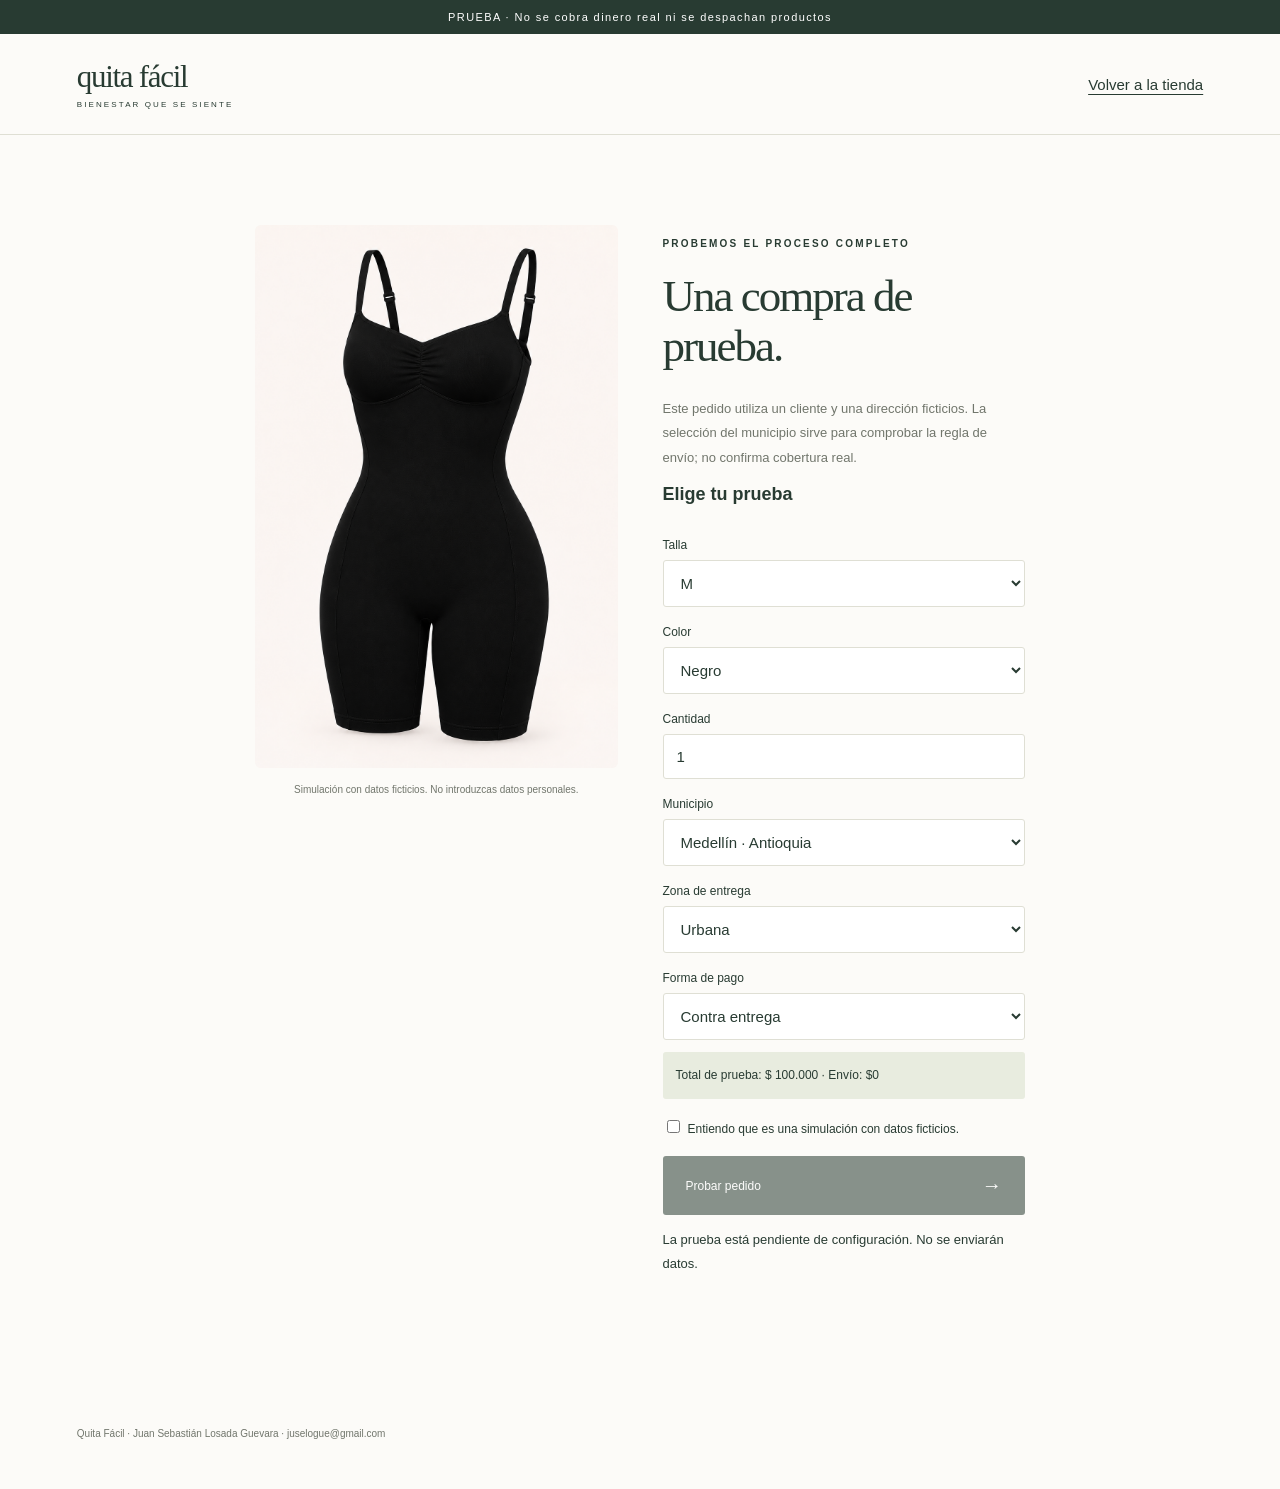
==== checkout-prueba.html @ ddd49812 "Prepare isolated checkout tests and approved urban destinations" ====
<!doctype html>
<html lang="es-CO">
<head>
  <meta charset="utf-8"><meta name="viewport" content="width=device-width,initial-scale=1">
  <meta name="robots" content="noindex"><meta name="referrer" content="no-referrer">
  <title>Compra de prueba | Quita Fácil</title>
  <link rel="stylesheet" href="styles.css">
  <style>
    .test-layout{display:grid;grid-template-columns:1fr 1fr;gap:45px;max-width:1000px;margin:auto}.test-image{width:100%;height:auto;border-radius:6px}.test-card label{display:block;font-size:12px;margin:18px 0 8px}.test-card input[type=checkbox]{width:auto;min-height:0;margin-right:8px}.test-card .button{margin-top:20px}.test-card .muted{margin-top:8px}button:disabled{opacity:.55;cursor:not-allowed}.test-status{font-size:13px;line-height:1.8;overflow-wrap:anywhere}.test-card fieldset{margin:0;padding:0;border:0}.test-card legend{font-size:18px;padding:0;margin-bottom:15px}@media(max-width:760px){.test-layout{grid-template-columns:1fr;gap:25px}.test-image{max-height:350px;object-fit:contain}}
  </style>
  <script src="checkout-prueba.js" type="module"></script>
</head>
<body>
  <div class="announcement">PRUEBA · No se cobra dinero real ni se despachan productos</div>
  <header><a class="brand" href="./">quita fácil<span>BIENESTAR QUE SE SIENTE</span></a><a href="./" class="inline-link">Volver a la tienda</a></header>
  <main class="section test-layout">
    <div><img class="test-image" id="test-image" src="assets/body-negro.png" alt="Body negro, imagen recreada" width="1024" height="1536"><p class="micro">Simulación con datos ficticios. No introduzcas datos personales.</p></div>
    <section class="test-card">
      <p class="eyebrow">PROBEMOS EL PROCESO COMPLETO</p><h2>Una compra de prueba.</h2>
      <p class="muted">Este pedido utiliza un cliente y una dirección ficticios. La selección del municipio sirve para comprobar la regla de envío; no confirma cobertura real.</p>
      <form id="test-checkout">
        <fieldset><legend>Elige tu prueba</legend>
          <label for="test-size">Talla</label><select id="test-size" required><option>S</option><option selected>M</option><option>L</option><option>XL</option><option>2XL</option><option>3XL</option></select>
          <label for="test-color">Color</label><select id="test-color" required><option>Negro</option><option>Beige</option></select>
          <label for="test-quantity">Cantidad</label><input id="test-quantity" type="number" min="1" max="10" step="1" value="1" required>
          <label for="test-destination">Municipio</label><select id="test-destination" required></select>
          <label for="test-zone">Zona de entrega</label><select id="test-zone" required><option value="urban">Urbana</option><option value="rural">Rural / vereda (requiere cotización)</option></select>
          <label for="test-payment">Forma de pago</label><select id="test-payment" required><option value="cod">Contra entrega</option><option value="advance">Anticipado con Wompi</option></select>
          <p id="test-total" class="discount-note" aria-live="polite"></p>
          <label><input type="checkbox" id="test-consent" required>Entiendo que es una simulación con datos ficticios.</label>
          <div id="test-captcha"></div>
          <button class="button dark full" type="submit" id="test-submit" disabled>Probar pedido <span>→</span></button>
        </fieldset>
      </form>
      <p id="test-status" class="test-status" role="status" aria-live="polite">La prueba está pendiente de configuración. No se enviarán datos.</p>
      <a id="test-payment-link" class="button dark full" hidden rel="noreferrer">Continuar al pago de prueba →</a>
    </section>
  </main>
  <footer><p>Quita Fácil · Juan Sebastián Losada Guevara · <a href="mailto:juselogue@gmail.com">juselogue@gmail.com</a></p></footer>
</body>
</html>
---- styles.css ----
:root{--paper:#fcfbf8;--ink:#283b32;--muted:#71766c;--line:#dfdfd4;--sage:#e8ecdf;--cream:#f0e8dd}*{box-sizing:border-box}html{scroll-behavior:smooth;scroll-padding-top:100px}body{margin:0;background:var(--paper);color:var(--ink);font:15px 'DM Sans',Arial,sans-serif}button,input,select,textarea{font:inherit}button,a,input,select,textarea{-webkit-tap-highlight-color:transparent}button,a{touch-action:manipulation}a{color:inherit;text-decoration:none}button{cursor:pointer}a:focus-visible,button:focus-visible,input:focus-visible,select:focus-visible,textarea:focus-visible,summary:focus-visible{outline:3px solid #a27c52;outline-offset:4px}.announcement{background:var(--ink);color:#fff;text-align:center;padding:11px;font-size:11px;letter-spacing:1.4px}header{display:flex;align-items:center;justify-content:space-between;padding:25px 6%;border-bottom:1px solid var(--line);gap:20px}.brand{font-family:'Playfair Display',Georgia,serif;font-size:31px;font-weight:500;letter-spacing:-1.3px}.brand span{display:block;font:8px 'DM Sans',Arial,sans-serif;letter-spacing:2.1px;margin-top:5px}nav{display:flex;gap:32px;font-size:12px}nav a:hover{border-bottom:1px solid}.bag{border:0;background:none;font-size:12px;color:var(--ink)}.bag span{display:inline-grid;place-items:center;background:var(--sage);width:23px;height:23px;border-radius:50%;margin-left:8px}.hero{display:grid;grid-template-columns:1fr 1fr;min-height:650px}.hero-copy{padding:85px 10% 45px 12%}.eyebrow{font-size:10px;letter-spacing:2.2px;font-weight:600;line-height:1.8}.eyebrow>span{display:inline-block;background:#758068;width:6px;height:6px;border-radius:50%;margin-right:8px}h1,h2,.purchase-card>h3{font-family:'Playfair Display',Georgia,serif;font-weight:400;letter-spacing:-2px;line-height:1.12}h1{font-size:clamp(52px,5.6vw,83px);margin:28px 0}h1 em{color:#7c836c;font-weight:400}h2{font-size:45px;margin:18px 0 25px}.intro{line-height:1.9;max-width:350px;color:var(--muted);font-size:14px;margin-bottom:32px}.button{display:flex;align-items:center;justify-content:space-between;gap:24px;padding:18px 23px;border:0;border-radius:3px;font-size:12px;font-weight:500;min-height:52px;width:fit-content}.dark{background:var(--ink);color:white}.dark:hover{background:#405344}.button span{font-size:20px}.full{width:100%}.hero-notes{display:flex;gap:24px;margin-top:63px;font-size:9px;color:var(--muted)}.hero-visual{position:relative;background:radial-gradient(ellipse at center,#f6ede2,#e8ddd0);display:flex;align-items:center;justify-content:center;overflow:hidden;min-height:600px}.hero-visual>img{width:83%;max-height:615px}.visual-label{position:absolute;top:36px;left:35px;font-size:9px;letter-spacing:2px}.visual-bottom{position:absolute;bottom:58px;left:35px;right:35px;font-family:Georgia,serif;font-size:22px}.visual-bottom span{float:right;font:11px Arial,sans-serif;margin-top:7px}.hero-visual>small{position:absolute;bottom:25px;left:35px;color:#756b60;font-size:10px}.values{display:grid;grid-template-columns:repeat(3,1fr);padding:28px 6%;border-block:1px solid var(--line)}.values p{font-size:12px;margin:4px 0;position:relative;padding-left:42px}.values b{position:absolute;left:0;top:5px;font-size:26px;font-weight:400}.values span{display:block;color:var(--muted);font-size:10px;margin-top:7px}.section{padding:90px 9%}.product{display:grid;grid-template-columns:1.1fr 1fr;gap:12%}.muted{font-size:13px;color:var(--muted);line-height:1.9}.product>.muted,.product>div>.muted{max-width:360px}.detail-box{display:flex;gap:20px;border-top:1px solid var(--line);padding-top:25px;margin-top:30px}.detail-box>span{font-family:Georgia,serif;color:#959b84;font-size:23px}.detail-box h3{font-size:13px;margin:3px 0 10px}.detail-box p{font-size:12px;color:var(--muted);line-height:1.8;margin:0;max-width:330px}.purchase-card{border:1px solid var(--line);padding:32px;background:#fff;border-radius:5px}.card-top{display:flex;align-items:center;justify-content:space-between;font-size:9px;letter-spacing:1px;gap:8px}.pill{padding:6px 10px;background:var(--sage);border-radius:20px;font-size:9px;letter-spacing:0}.purchase-card>h3{font-size:34px;margin:25px 0}.price{font-size:20px}.purchase-card>label{display:block;font-size:11px;margin:18px 0 8px}select,input,textarea{width:100%;padding:13px;border:1px solid var(--line);border-radius:3px;background:#fff;color:var(--ink);min-height:45px}select:disabled{color:#777;background:#f6f6f2}.quantity-row{display:flex;align-items:center;justify-content:space-between;margin:22px 0;font-size:12px}.stepper{display:flex;align-items:center;border:1px solid var(--line);border-radius:3px}.stepper button{padding:9px 14px;background:none;border:0;color:var(--ink)}.stepper output{padding:0 12px}.micro{font-size:10px;color:var(--muted);line-height:1.7;text-align:center}.payment-brands{display:flex;gap:15px;align-items:center;justify-content:center;flex-wrap:wrap;border-top:1px solid var(--line);padding-top:20px;margin-top:20px;font-size:12px;font-weight:bold}.payment-brands small{flex-basis:100%;text-align:center;color:var(--muted);font-size:9px;font-weight:400}.steps-section{background:var(--sage);padding:70px 9%}.section-heading{text-align:center}.steps{display:grid;grid-template-columns:repeat(3,1fr);gap:60px;margin-top:45px}.steps article>span{font-family:Georgia,serif;font-style:italic;color:#8b967b;font-size:32px}.steps h3{font-size:15px;font-weight:500}.steps p{font-size:12px;color:#68705e;line-height:1.9}.faq{display:grid;grid-template-columns:1fr 1.2fr;gap:80px}details{border-bottom:1px solid var(--line);padding:20px 0}summary{list-style:none;cursor:pointer;font-size:13px;display:flex;justify-content:space-between;gap:20px}summary::-webkit-details-marker{display:none}summary:after{content:'+';font-size:18px}details[open] summary:after{content:'−'}details p{font-size:12px;color:var(--muted);line-height:1.9;padding-right:20px}.closing{text-align:center;background:var(--cream);padding:65px 20px}.closing h2{font-size:38px}.closing>a{font-size:12px;border-bottom:1px solid;padding-bottom:7px}footer{padding:40px 6%;display:flex;align-items:center;justify-content:space-between;gap:30px}footer p,footer>span{font-size:10px;color:var(--muted)}dialog{border:0;border-radius:8px;padding:32px;width:min(1000px,95vw);max-height:92dvh;background:var(--paper);color:var(--ink)}dialog::backdrop{background:#1e2b24a6;backdrop-filter:blur(4px)}body:has(dialog[open]){overflow:hidden}.dialog-head{display:flex;align-items:center;justify-content:space-between}.dialog-head button{border:0;background:var(--sage);border-radius:50%;height:34px;width:34px}dialog h2{font-size:35px;margin-bottom:12px}.checkout-layout{display:grid;grid-template-columns:1fr 250px;gap:30px;margin-top:25px}fieldset{padding:20px 0;border:0;border-top:1px solid var(--line);margin:0 0 15px}legend{font-size:13px;font-weight:600;padding-right:15px}.form-grid{display:grid;grid-template-columns:1fr 1fr;gap:17px}.form-grid label{font-size:11px;line-height:1.7}.form-grid label>span{font-weight:400;color:var(--muted);font-size:10px}.form-grid input,.form-grid select,.form-grid textarea{display:block;margin-top:6px;font-size:13px}.wide{grid-column:1/-1}.order-summary{padding:20px;background:#f0ede6;border-radius:5px;height:fit-content;position:sticky;top:0;font-size:12px}.order-summary>img{width:100%;height:180px;object-fit:contain}.order-summary>div{display:flex;justify-content:space-between;padding:14px 0;border-bottom:1px solid var(--line);gap:10px;font-size:11px}.total{font-size:13px!important}.payment-options{display:grid;grid-template-columns:1fr 1fr;gap:10px}.payment-options label{border:1px solid var(--line);padding:13px;font-size:12px}.payment-options input{width:auto;min-height:0;accent-color:var(--ink)}.payment-options span{display:block;font-size:10px;color:var(--muted);margin:7px 0 0 22px}.privacy-note{font-size:11px;color:var(--muted);line-height:1.8}#review{max-width:650px;margin:30px auto}#review p{font-size:13px}#review-data{display:grid;grid-template-columns:140px 1fr;gap:12px;font-size:12px;overflow-wrap:anywhere}#review-data dt{font-weight:bold}#review-data dd{margin:0;white-space:pre-wrap}.notice{padding:20px;background:var(--sage);font-size:12px;line-height:1.7;margin:25px 0}[hidden]{display:none!important}@media(min-width:1450px){main,header,footer{max-width:1600px;margin:auto}}@media(max-width:760px){header{padding:20px 6%}.brand{font-size:27px}nav{display:none}.hero{grid-template-columns:1fr}.hero-copy{padding:45px 7% 35px}h1{font-size:62px}.hero-notes{margin-top:35px;gap:15px}.hero-visual{min-height:420px}.hero-visual>img{height:430px}.visual-label{top:25px;left:25px}.visual-bottom{font-size:20px;left:25px;right:25px;bottom:47px}.visual-bottom span{font-size:10px}.hero-visual>small{left:25px;bottom:20px}.values{padding:20px 6%;gap:16px}.values p{padding:0;font-size:10px;line-height:1.5}.values b{display:block;position:static;font-size:23px;margin-bottom:8px}.values span{font-size:9px}.section{padding:55px 7%}.product{grid-template-columns:1fr;gap:35px}h2{font-size:37px}.purchase-card{padding:24px}.steps-section{padding:50px 7%}.steps{grid-template-columns:1fr;gap:18px;margin-top:30px}.steps article{display:grid;grid-template-columns:45px 1fr;column-gap:15px}.steps article>span{grid-row:1/3}.steps h3{margin-top:4px;margin-bottom:0}.steps p{grid-column:2;margin-top:8px}.faq{grid-template-columns:1fr;gap:15px}.closing h2{font-size:31px}footer{flex-wrap:wrap;padding:35px 7%}footer p{flex-basis:100%;order:3;margin:0}.checkout-layout{grid-template-columns:1fr}.order-summary{position:static;grid-row:1}.order-summary>img{display:none}.order-summary>div{padding:8px 0}.order-summary h3{margin:10px 0}dialog{padding:22px}.form-grid{grid-template-columns:1fr}.wide{grid-column:auto}#review-data{grid-template-columns:100px 1fr}.closing{padding:50px 7%}}@media(prefers-reduced-motion:reduce){html{scroll-behavior:auto}}
.price small{font-size:11px;font-weight:400;color:var(--muted)}.discount-note{background:var(--sage);padding:13px;font-size:12px;line-height:1.8;border-radius:3px}.media-section{border-top:1px solid var(--line);padding-top:55px}.media-grid{display:grid;grid-template-columns:repeat(3,1fr);gap:22px;margin-top:30px}.media-placeholder{margin:0;min-height:250px;background:#efeae2;border:1px dashed #c5c8b8;border-radius:4px;padding:24px;display:flex;flex-direction:column;justify-content:space-between;color:#67715e}.media-placeholder>span{font-size:9px;letter-spacing:1.5px}.media-placeholder>div{text-align:center;font-size:42px;opacity:.6}.media-placeholder figcaption{font-size:11px;text-align:center}.video-placeholder{background:var(--sage)}#gateway-section{margin-top:20px}#gateway-section>label{display:block;font-size:12px;margin-bottom:8px}#review-pricing{padding:15px;background:var(--cream);line-height:1.8}@media(max-width:760px){.media-grid{grid-template-columns:1fr}.media-placeholder{min-height:220px}}

.hero-visual>img{width:100%;height:100%;max-height:680px;object-fit:contain}.hero-visual{background:#faf7f3}.product-photo{margin:0;overflow:hidden;border:1px solid var(--line);border-radius:5px;background:#faf7f3}.product-photo img{display:block;width:100%;height:auto;aspect-ratio:2/3;object-fit:contain}.product-photo figcaption{text-align:center;padding:17px;font-size:13px;border-top:1px solid var(--line)}@media(max-width:760px){.hero-visual>img{height:520px;max-height:none}}

.media-grid{grid-template-columns:repeat(2,minmax(0,1fr));max-width:850px;margin-inline:auto}.video-section{display:grid;grid-template-columns:1fr 1fr;align-items:center;gap:60px;background:var(--cream)}.video-section video{display:block;width:100%;max-width:380px;max-height:680px;margin:auto;border-radius:6px;background:#1d221e}@media(max-width:760px){.video-section{grid-template-columns:1fr;gap:25px}.media-grid{gap:12px}.product-photo figcaption{padding:12px}}

.inline-link,.size-guide-link{text-decoration:underline;text-underline-offset:4px}.size-guide-link{display:block;font-size:12px;margin-top:22px}.customer-info{display:grid;grid-template-columns:1fr 1.2fr;gap:65px;border-top:1px solid var(--line)}.size-table-wrap{overflow-x:auto}.size-table{width:100%;border-collapse:collapse;background:#fff;font-size:13px}.size-table caption{text-align:left;padding:0 0 15px;font-size:12px;color:var(--muted)}.size-table th,.size-table td{padding:16px 12px;border:1px solid var(--line);text-align:center}.size-table thead{background:var(--ink);color:white}.size-table tbody tr:nth-child(odd){background:var(--cream)}.warranty-section{background:var(--sage)}.warranty-grid{display:grid;grid-template-columns:repeat(3,1fr);gap:30px;margin-top:30px}.warranty-grid article{border-top:1px solid #bcc5b0;padding-top:20px}.warranty-grid article>span{font-family:Georgia,serif;font-size:25px;color:#7c836c}.warranty-grid h3{font-size:15px;font-weight:500}.warranty-grid p{font-size:13px;line-height:1.8;color:var(--muted)}@media(max-width:760px){.customer-info{grid-template-columns:1fr;gap:25px}.warranty-grid{grid-template-columns:1fr;gap:20px}.size-table th,.size-table td{padding:14px 8px}}
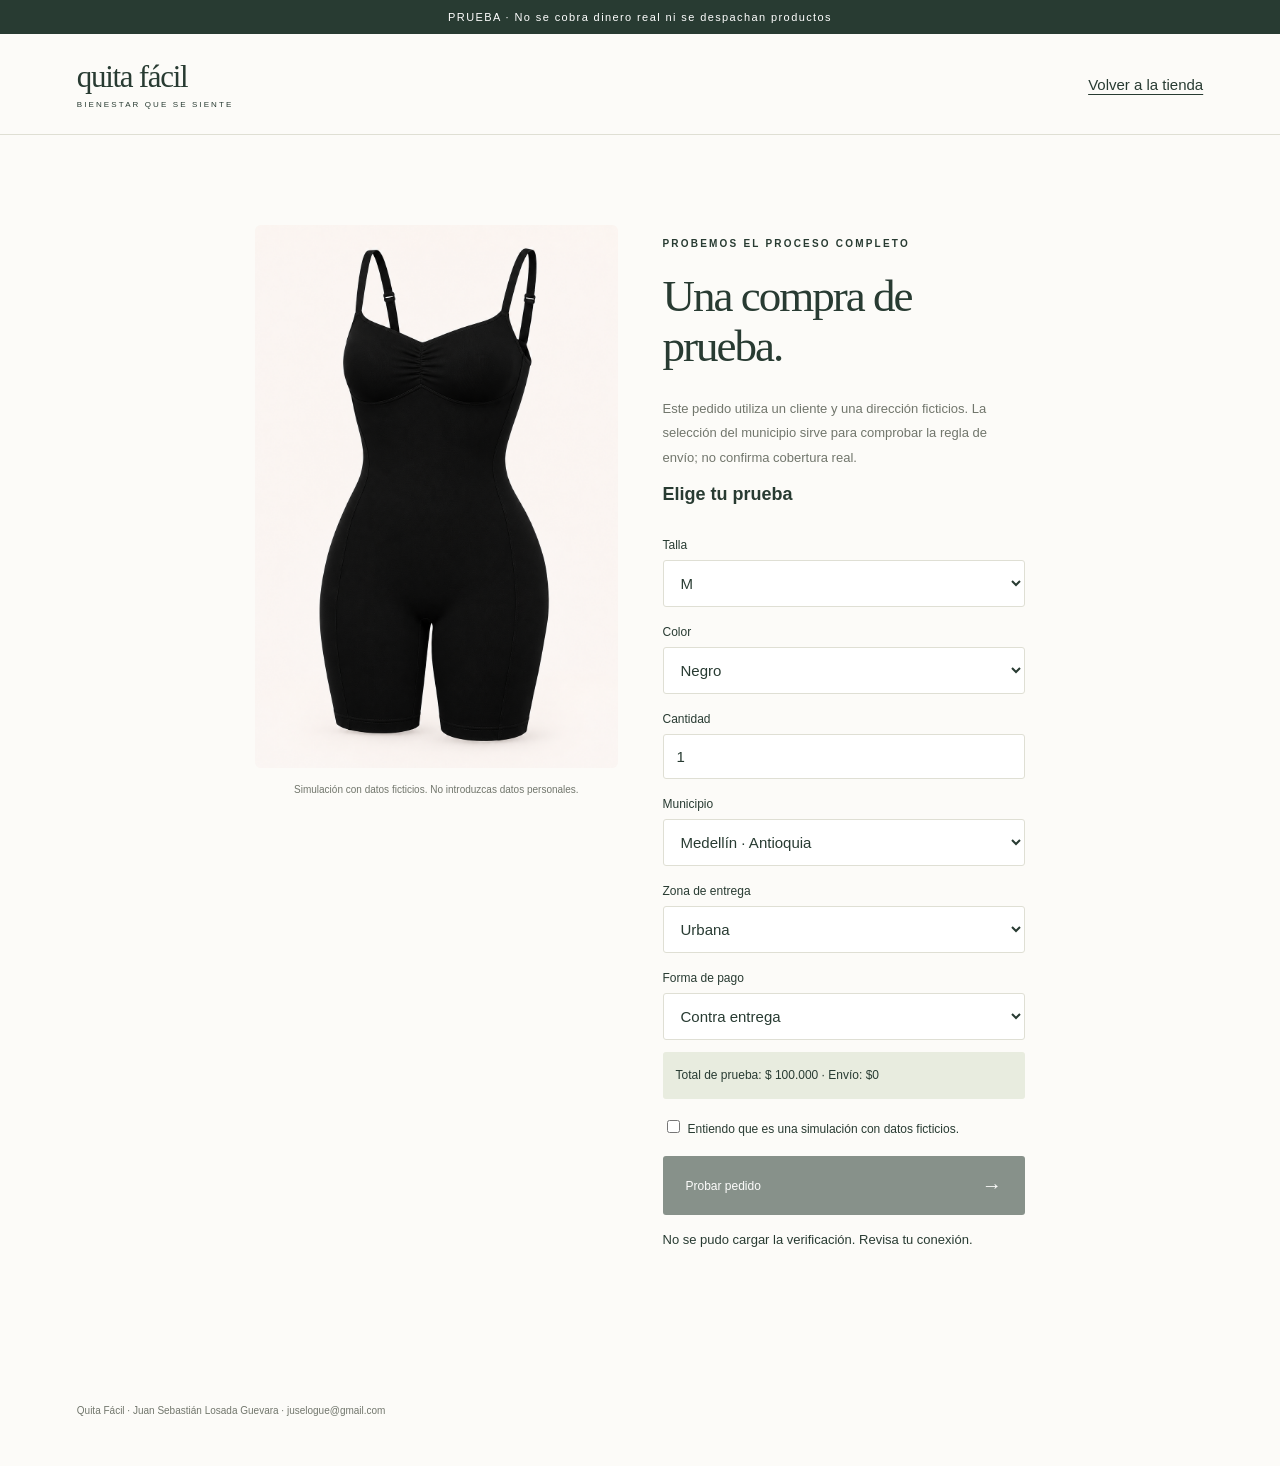
==== commit 371f2527: "Refresh cached sandbox checkout configuration" ====
--- a/checkout-prueba.html
+++ b/checkout-prueba.html
@@ -8,7 +8,7 @@
   <style>
     .test-layout{display:grid;grid-template-columns:1fr 1fr;gap:45px;max-width:1000px;margin:auto}.test-image{width:100%;height:auto;border-radius:6px}.test-card label{display:block;font-size:12px;margin:18px 0 8px}.test-card input[type=checkbox]{width:auto;min-height:0;margin-right:8px}.test-card .button{margin-top:20px}.test-card .muted{margin-top:8px}button:disabled{opacity:.55;cursor:not-allowed}.test-status{font-size:13px;line-height:1.8;overflow-wrap:anywhere}.test-card fieldset{margin:0;padding:0;border:0}.test-card legend{font-size:18px;padding:0;margin-bottom:15px}@media(max-width:760px){.test-layout{grid-template-columns:1fr;gap:25px}.test-image{max-height:350px;object-fit:contain}}
   </style>
-  <script src="checkout-prueba.js" type="module"></script>
+  <script src="checkout-prueba.js?v=turnstile-1" type="module"></script>
 </head>
 <body>
   <div class="announcement">PRUEBA · No se cobra dinero real ni se despachan productos</div>
